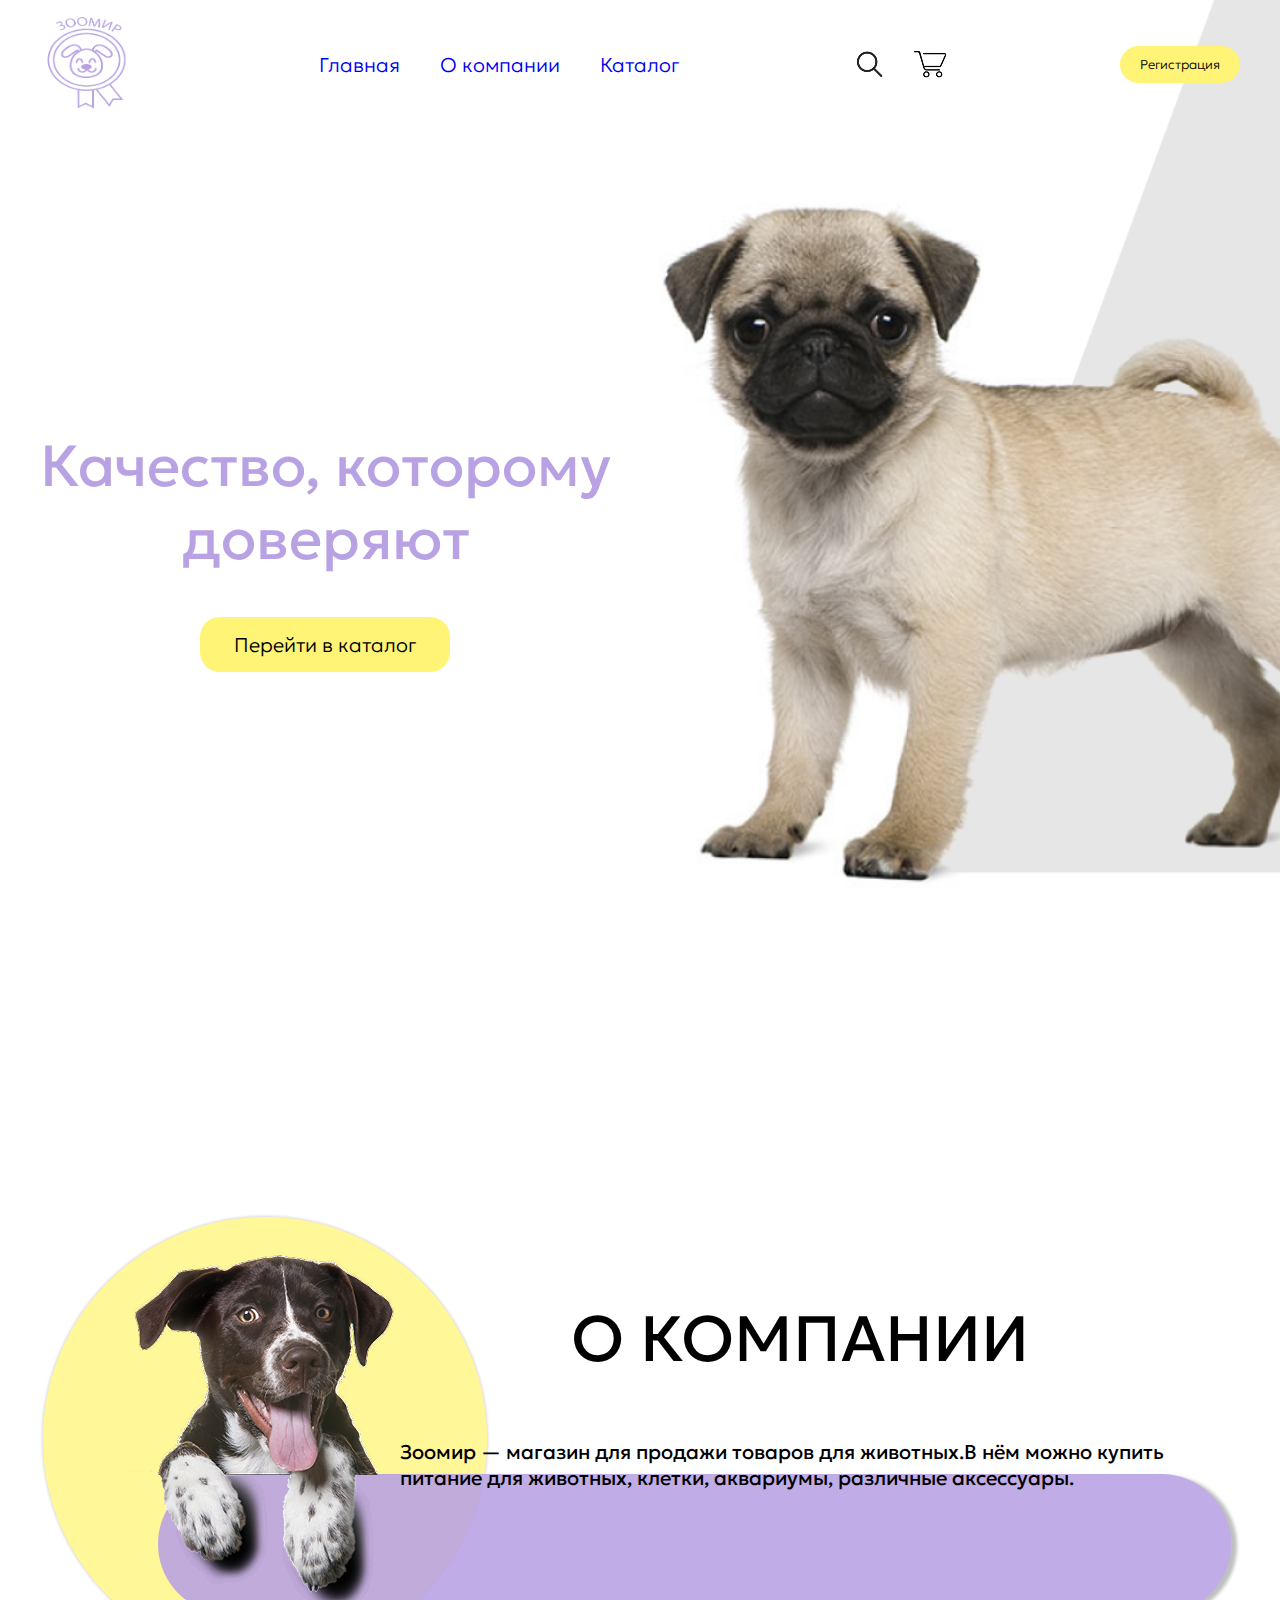
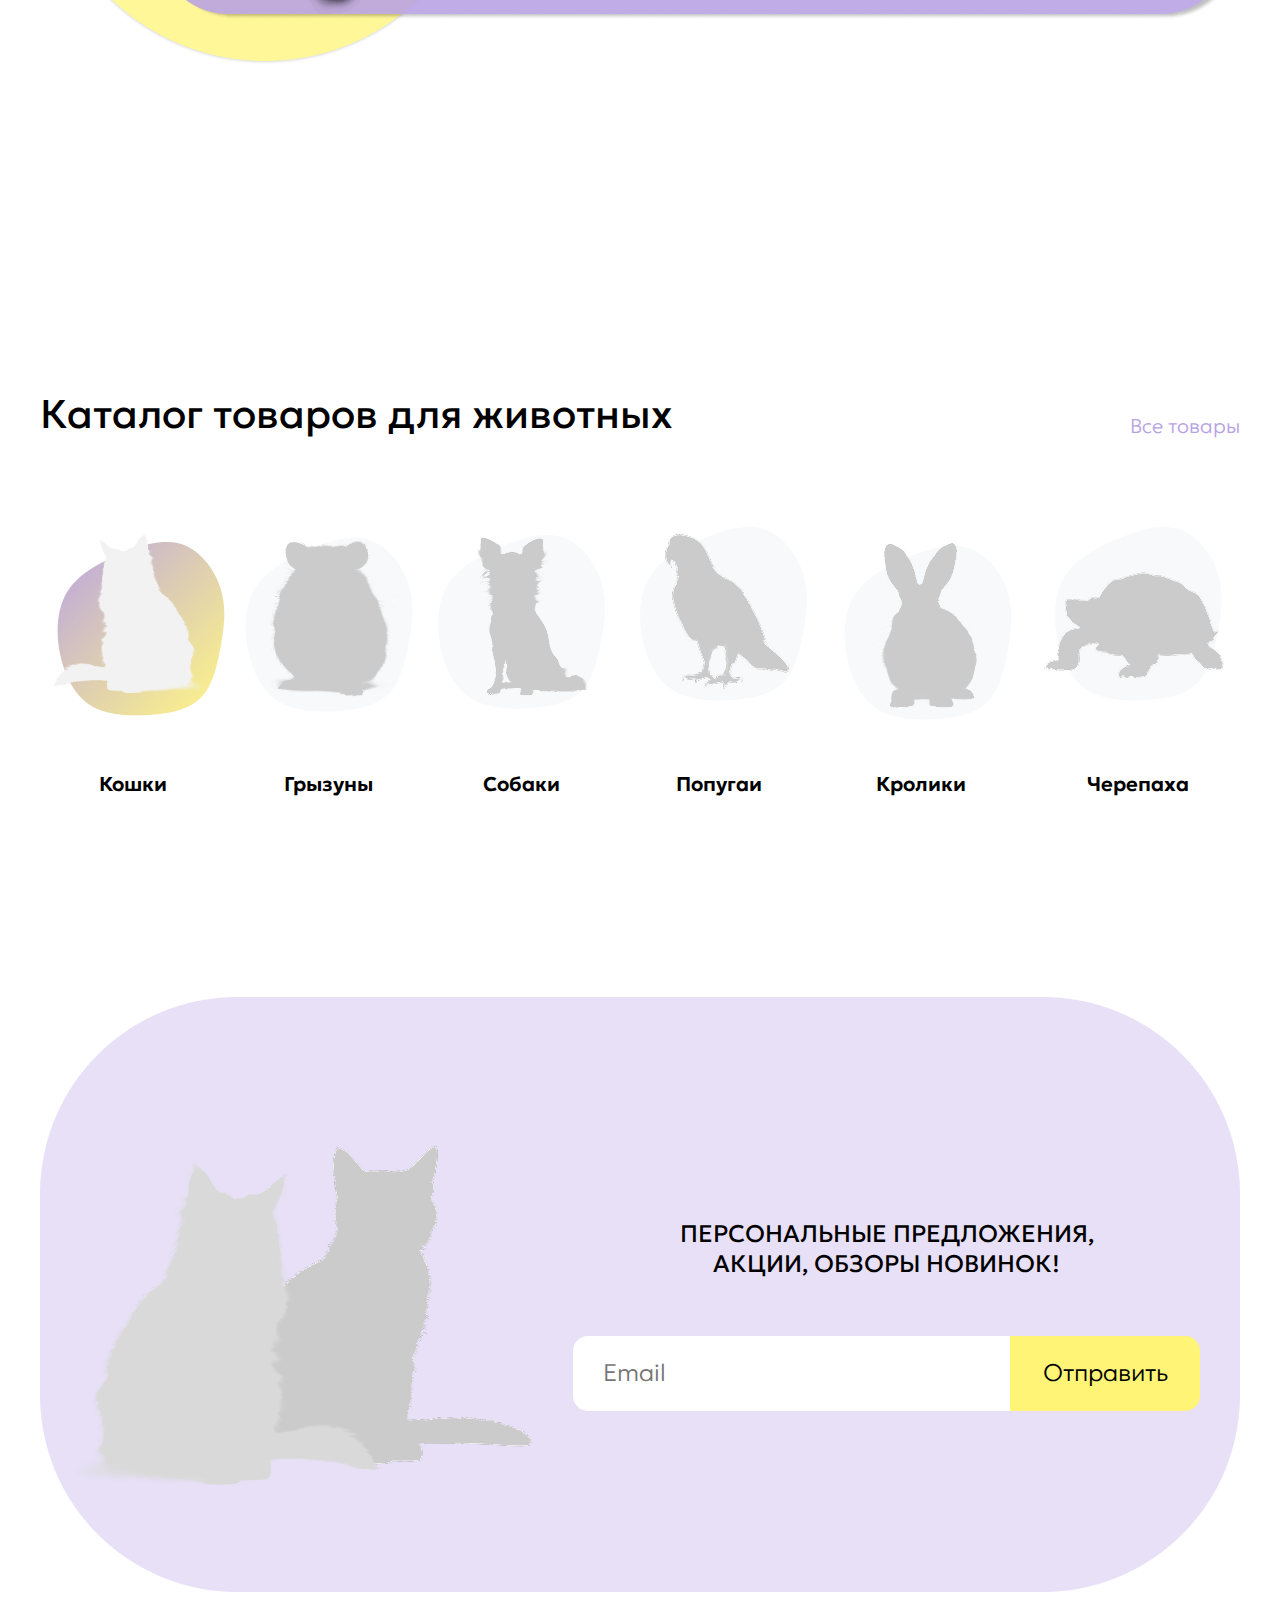
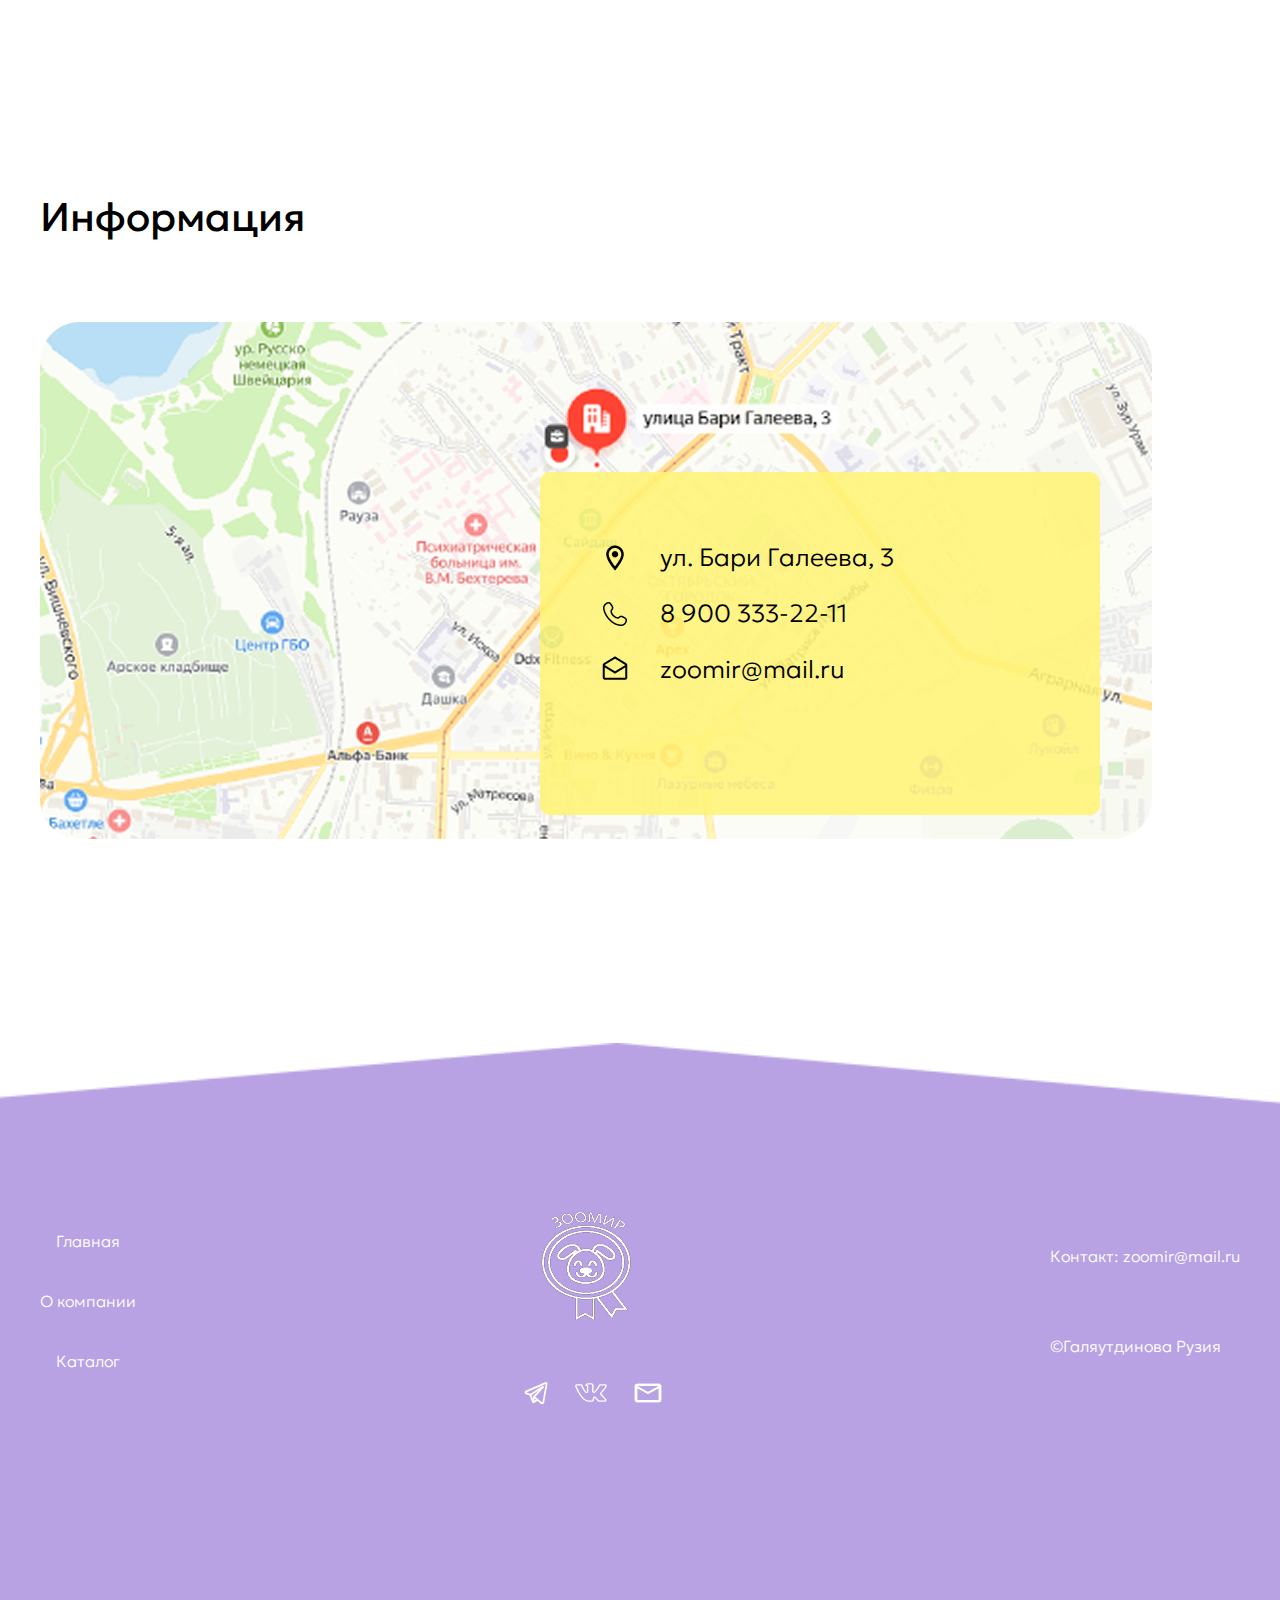
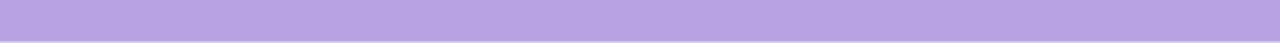
==== index.html @ 3a866507 "zoomir" ====
<!DOCTYPE html>
<html lang="ru">

<head>
    <meta charset="UTF-8">
    <meta name="viewport" content="width=device-width, initial-scale=1.0">
    <title>Zoomir</title>
    <link rel="stylesheet" href="assets/css/style.css">
    <link rel="shortcut icon" href="assets/image/header/logo.png" type="image/x-icon">
</head>

<body>
    <!-- header -->
    <header>
        <div class="header_menu container">
            <div class="logo">
                <img src="assets/image/header/logo.png" alt="">
            </div>
            <nav>
                <a href="index.html">Главная</a>
                <a href="#about">О компании</a>
                <a href="#catalog">Каталог</a>
            </nav>
            <div class="icons">
                <img src="assets/image/header/icon_lupa.png" alt="">
                <img src="assets/image/header/icon_corzina.png" alt="">
            </div>


            <a href="reg.html"><button class="btn_header">Регистрация</button></a>

        </div>
    </header>

    <!-- banner -->
    <div class="banner fon">
        <div class="banner_gl container">
            <h1>Качество, которому <br> доверяют</h1>
            <a href="#catalog"><button class="btn_banner">Перейти в каталог</button></a>
        </div>
    </div>

    <!-- about -->
    <div id="about" class="about">
        <div class="about_gl container mt-140 fon_1">
            <div class="text_p">
                <h2>О компании</h2>
                <p>Зоомир — магазин для продажи товаров для животных.В нём можно купить питание для животных, клетки,
                    аквариумы, различные аксессуары.</p>
            </div>

        </div>
    </div>

    <!-- catalog -->

    <div id="catalog" class="catalog">
        <div class="catalog_gl container mt-140">
            <div class="text">
                <h3>Каталог товаров для животных</h3>
                <a href="catalog.html">Все товары</a>
            </div>

            <div class="animals">
                <div class="container">
                    <div class="animal">
                        <div class="img_animal">
                            <img src="assets/image/catalog/cat.png" alt="">
                        </div>
                        <div class="text_aniamal">
                            <h4>Кошки</h4>
                        </div>
                    </div>

                    <div class="animal">
                        <div class="img_animal">
                            <img src="assets/image/catalog/hamster.png" alt="">
                        </div>
                        <div class="text_aniamal">
                            <h4>Грызуны</h4>
                        </div>
                    </div>


                    <div class="animal">
                        <div class="img_animal">
                            <img src="assets/image/catalog/dog.png" alt="">
                        </div>
                        <div class="text_aniamal">
                            <h4>Собаки</h4>
                        </div>
                    </div>

                    <div class="animal">
                        <div class="img_animal"><img src="assets/image/catalog/parrot.png" alt="">
                        </div>
                        <div class="text_aniamal">
                            <h4>Попугаи</h4>
                        </div>
                    </div>

                    <div class="animal">
                        <div class="img_animal">
                            <img src="assets/image/catalog/rabbit.png" alt="">
                        </div>
                        <div class="text_aniamal">
                            <h4>Кролики</h4>
                        </div>
                    </div>

                    <div class="animal">
                        <div class="img_animal">
                            <img src="assets/image/catalog/turtle.png" alt="">
                        </div>
                        <div class="text_aniamal">
                            <h4>Черепаха</h4>
                        </div>
                    </div>
                </div>
            </div>
        </div>
    </div>

    <!-- mailing -->

    <div class="mailing">
        <div class="container mt-140 fon_2">
            <div class="left">
                <img src="assets/image/mailing/cats.png" alt="">
            </div>
            <div class="right">
                <h2>ПЕРСОНАЛЬНЫЕ ПРЕДЛОЖЕНИЯ, <br> АКЦИИ, ОБЗОРЫ НОВИНОК!</h2>
                <div class="form">
                    <form action="">
                        <input type="text" placeholder="Email">
                    </form>
                    <button class="btn_mailing">Отправить</button>
                </div>

            </div>
        </div>
    </div>

    <!--  info -->
    <div class="info">
        <div class="container mt-140">
            <h2>Информация</h2>
            <div class="info-fon-block">
                <img src="assets/image/info/info.png" alt="">
                <div class="i-block">
                    <div class="i-block-text">
                        <img src="assets/image/info/str.png" alt="">
                        <p>ул. Бари Галеева, 3</p>
                    </div>
                    <div class="i-block-text">
                        <img src="assets/image/info/telephone.png" alt="">
                        <p>8 900 333-22-11</p>
                    </div>
                    <div class="i-block-text">
                        <img src="assets/image/info/email-opened.png" alt="">
                        <p>zoomir@mail.ru</p>
                    </div>
                </div>
            </div>
        </div>
    </div>

    <!-- footer -->
    <footer class="fon_4">
        <div class="footer_gl container mt-140">
            <div class="one">
                <nav>
                    <a href="index.html">Главная</a>
                    <a href="#about">О компании</a>
                    <a href="#catalog">Каталог</a>
                </nav>
            </div>
            <div class="two">
                <img src="assets/image/footer/logofooter.png" alt="">
                <div class="icon_footer">
                    <img src="assets/image/footer/tg.png" alt="">
                    <img src="assets/image/footer/vk.png" alt="">
                    <img src="assets/image/footer/email.png" alt="">
                </div>
            </div>
            <div class="three">
                <p>Контакт: zoomir@mail.ru</p>
                <p>©Галяутдинова Рузия</p>
            </div>
        </div>
    </footer>

</body>

</html>
---- assets/css/style.css ----
* {
    padding: 0;
    margin: 0;
    text-decoration: none;
    list-style: none;
    outline: none;
    scroll-behavior: smooth;
    transition: .5s ease-in-out;
    font-family: 'Geologica';
}

.container {
    margin: 0 auto;
    max-width: 1200px;
}

.mt-140 {
    margin-top: 200px;
}

button {
    cursor: pointer;
}

.btn_header:hover {
    transform: scale(1.1);
}

.btn_banner:hover {
    transform: scale(1.1);
}

@font-face {
    font-family: 'Geologica';
    src: url(../fonts/Geologica_Auto-ExtraLight.ttf);
    font-weight: 400;
}

@font-face {
    font-family: 'Geologica';
    src: url(../fonts/Geologica_Auto-Bold.ttf);
    font-weight: 700;
}

@font-face {
    font-family: 'Geologica';
    src: url(../fonts/Geologica_Auto-Regular.ttf);
    font-weight: 700;
}

@font-face {
    font-family: 'Geologica';
    src: url(../fonts/Geologica_Auto-SemiBold.ttf);
    font-weight: 900;
}

::-webkit-scrollbar {
    width: 0;
}

/* header */
nav a:hover {
    border-bottom-width: 3px;
}

nav {
    font-size: 20px;
    color: #B8A2E3;
    display: flex;
    align-items: center;
    gap: 40px;
}

nav a {
    border-bottom: 0 solid #FFF476;
    transition: 0.2s;
    text-decoration: none;
}

.header_menu {
    display: flex;
    justify-content: space-between;
    align-items: center;
}

.icons {
    display: flex;
    justify-content: space-between;
    align-items: center;
    gap: 27px;
}

.btn_header {
    padding: 10px 20px;
    border-radius: 20px;
    font-size: 13px;
    background-color: #FFF476;
    border: #FFF476;
}

.logo img {
    width: 105px;
    height: 125px;
}


/* banner */
.fon {
    width: 100vw;
    background-size: cover;
    height: calc(100dvh - 0px);
    background-image: url(../image/banner/fon.png);
    background-position: center;
    background-repeat: no-repeat;
    margin-top: -140px;
}

.banner_gl {
    padding-top: 440px;
    display: flex;
    flex-direction: column;
    gap: 42px;
}

h1 {
    font-size: 58px;
    color: #B8A2E3;
    display: flex;
    justify-content: left;
    text-align: center;
}

.btn_banner {
    padding: 14px 25px;
    background-color: #FFF476;
    width: 250px;
    height: 55px;
    border-radius: 20px;
    border: #FFF476;
    font-size: 20px;
    margin-left: 160px;
}

/* about */

.fon_1 {
    width: 100vw;
    height: calc(100dvh - 200px);
    background-image: url(../image/about/about.png);
    background-position: center;
    background-repeat: no-repeat;

    position: relative;
}

.text_p h2 {
    font-size: 64px;
    text-transform: uppercase;
}

.about_gl p {
    width: 800px;
}

.about_gl {
    display: flex;
    align-items: center;
    justify-content: center;
}

.text_p {
    font-size: 20px;
    font-weight: 600;

    position: absolute;
    top: 210px;
    left: 360px;

    display: flex;
    flex-direction: column;
    align-items: center;
    gap: 60px;
}

/* catalog */
.text {
    display: flex;
    justify-content: space-between;
    align-items: end;
}

.text h3 {
    font-size: 40px;
}

.text a {
    font-size: 20px;
    color: #B8A2E3;
}

.animals .container {
    display: flex;
    justify-content: space-between;
    align-items: center;
    padding-top: 87px;
}

.animal {
    display: flex;
    flex-direction: column;
    align-items: center;
    gap: 25px;
}

.text_aniamal h4 {
    font-size: 20px;
    font-weight: 900;
}

.img_animal {
    height: 220px;
}

/* mailing */

.fon_2 {
    width: 1200px;
    height: 555px;
    background-color: #b8a2e355;
    border-radius: 197px;
}

.mailing .container {
    padding-top: 40px;
    display: flex;
    justify-content: space-between;
    align-items: center;
}

.right h2 {
    text-align: center;
}

.right {
    display: flex;
    flex-direction: column;
    gap: 57px;
    padding-right: 40px;
}

.form {
    display: flex;
    align-items: center;
}

.form form input {
    width: 407px;
    height: 75px;
    background-color: white;
    border: white;
    padding-left: 30px;
    font-size: 24px;
    border-bottom-left-radius: 15px;
    border-top-left-radius: 15px;
}


.btn_mailing {
    width: 190px;
    height: 75px;
    background-color: #FFF476;
    border: #FFF476;
    font-size: 24px;
    border-bottom-right-radius: 15px;
    border-top-right-radius: 15px;
}

/* authorization */

.fon_3 {
    width: 914px;
    height: 525px;
    background-color: #FFF476;
    border-radius: 20px;
}

.fon_5 {
    width: 914px;
    height: 990px;
    background-color: #FFF476;
    border-radius: 20px;
}

.authorization_gl form input[type="text"] {
    width: 663px;
    height: 70px;
    background-color: white;
    border: 1px solid rgba(0, 0, 0, 0.138);
    border-radius: 15px;
    font-size: 18px;
    color: rgba(0, 0, 0, 0.195);
    padding-left: 30px;
}

.authorization_gl form {
    padding: 115px 125px 22px 125px;
    display: flex;
    flex-direction: column;
    gap: 22px;
}

.authorization_gl input[type="checkbox"] {
    width: 20px;
    height: 20px;
    background: #D9D9D9;
    border: 1px solid rgba(0, 0, 0, 0.25);
    appearance: none;
    border-radius: 50%;
}

.authorization_gl label {
    display: block;
}

.img_avto {
    display: flex;
    justify-content: right;
    padding-right: 300px;
    margin-bottom: -113px;
}

.authorization_gl p {
    color: rgba(0, 0, 0, 0.195);
    font-size: 16px;
}

.p-auto {
    color: rgba(0, 0, 0, 0.195);
    font-size: 16px;
    padding-left: 125px;
}

.img_avto h2 {

    font-size: 51px;
    padding-top: 100px;
    padding-right: 50px;
    color: #B8A2E3;
}

.checkbox-block {
    display: flex;
    align-items: center;
    gap: 5px;
}

.checkbox-block a {
    color: rgba(0, 0, 0, 0.325);
    font-size: 16px;
}

.btn_avto {
    margin-top: 22px;
    display: flex;
    width: 663px;
    height: 70px;
    background-color: #B8A2E3;
    color: white;
    border: #B8A2E3;
    text-align: center;
    font-size: 20px;
    border-radius: 15px;
    margin-left: 125px;
    padding-top: 23px;
    justify-content: center;
}

.text-reg {
    display: flex;
    justify-content: center;
    align-items: center;
    padding-top: 50px;
}

.text-reg p {
    font-size: 18px;
}

.text-reg a {
    color: #B8A2E3;
}

/* info */

.info-fon-block {
    position: relative;
}

.i-block {
    position: absolute;
    width: 500px;
    height: 273px;

    background-color: #fff476e0;
    border-radius: 10px;
    top: 150px;
    left: 500px;
    z-index: 3;

    padding: 70px 0 0 60px;
    display: flex;
    flex-direction: column;
    gap: 25px;
}

.info .container h2 {
    font-size: 40px;
    font-weight: 600;
    padding-bottom: 80px;
}

.i-block-text {
    display: flex;
    align-items: center;
    gap: 30px;
}

.i-block-text p {
    font-size: 25px;
}

/* footer */

.fon_4 {
    width: 100%;
    height: calc(100vh - 300px);
    background-image: url(../image/footer/footer.png);
    background-position: center;
    background-repeat: no-repeat;
    background-size: cover;
}

.footer_gl {
    display: flex;
    align-items: center;
    justify-content: space-between;
    padding-top: 150px;
}

.two {
    display: flex;
    flex-direction: column;
    align-items: center;
    gap: 40px;
}

.icon_footer {
    display: flex;
    justify-content: space-between;
    gap: 25px;
    align-items: center;
}

.one nav {
    display: flex;
    flex-direction: column;
    color: white;
    text-align: left;
}

.one nav a {
    color: white;
    font-size: 16px;
}

.three {
    display: flex;
    flex-direction: column;
    gap: 70px;
}

.three p {
    color: white;
    font-size: 16px;
}

/* catalog2 */

.card {
    width: 272px;
    height: 322px;
    box-shadow: 0 4px 15px rgba(0, 0, 0, 0.319);
    text-align: center;
    padding-top: 15px;
    border-radius: 15px;
    margin-bottom: 40px;
}

.heat {
    padding-left: 180px;
}

.cards {
    display: flex;
    justify-content: space-between;
    align-items: center;
    padding-top: 40px;
    flex-wrap: wrap;
}

.catalog2 .container h2 {
    font-size: 65px;
    display: flex;
    text-align: center;
    padding-left: 450px;
    color: #B8A2E3;
}

.catalog2 .container button {
    border: white;
    background-color: white;
    font-size: 24px;
    color: #B8A2E3;
}

.text-catalog h5 {
    font-size: 20px;
}

.text-catalog p {
    font-size: 10px;
    padding: 0 40px 0 40px;
    align-items: center;
    display: flex;
    justify-content: center;
    height: 24px;
}

.dop-img-block {
    height: 192px;
}

h6 {
    font-size: 22px;
    color: #B8A2E3;
    padding-top: 10px;
}

/* tovar */

.tovar .container {
    display: flex;
    justify-content: space-between;
    gap: 45px;
}

.tovar {
    margin-top: 100px;
}

.right-tovar {
    display: flex;
    flex-direction: column;
    gap: 10px;
    padding-top: 30px;
}

.verh-tovar {
    display: flex;
    flex-direction: column;
    gap: 30px;
}

.verh-tovar p {
    font-size: 30px;
}

.star-tovar {
    display: flex;
    gap: 10px;
}

.star-tovar p {
    font-size: 20px;
    padding-left: 20px;
}

.niz-tovar {
    display: flex;
    width: 466px;
    height: 348px;
    justify-content: space-between;
    gap: 20px;
    padding-top: 30px;
}

.korzina {
    padding-top: 25px;
    display: flex;
    justify-content: space-between;
    align-items: center;
    gap: 20px;
}

.ves {
    display: flex;
    justify-content: space-between;
    gap: 20px;
}

.price {
    display: flex;
    flex-direction: column;

    gap: 20px;

    width: 466px;
    height: 348px;

    box-shadow: 0 4px 10px rgba(0, 0, 0, 0.319);
    border-radius: 20px;
    padding: 25px 30px;
}

.price h4 {
    font-size: 48px;
    padding-left: 38px;
}

.ves button {
    width: 100px;
    height: 55px;
    border-radius: 20px;
    background-color: white;
    border: 1px solid #D9D9D9;
    font-size: 20px;
}


.hr {
    background-color: #D9D9D9;
}

.btn-1 {
    width: 71px;
    height: 54px;
    font-size: 46px;
    background-color: white;
    border: 1px solid #D9D9D9;
    font-weight: 700;
    border-radius: 15px;
    padding-top: 6px;
}

.k {
    width: 135px;
    height: 50px;
    font-size: 20px;
    background-color: #FFF476;
    border: #FFF476;
    border-radius: 15px;
}

.one-1 {
    width: 71px;
    height: 54px;
    font-size: 35px;
    background-color: white;
    border: 3px solid #B8A2E3;
    border-radius: 15px;
}

.kupit {
    width: 404px;
    height: 65px;
    font-size: 25px;
    background-color: #d1c0f4;
    border: #B8A2E3;
    border-radius: 15px;
    margin-top: 53px;
}
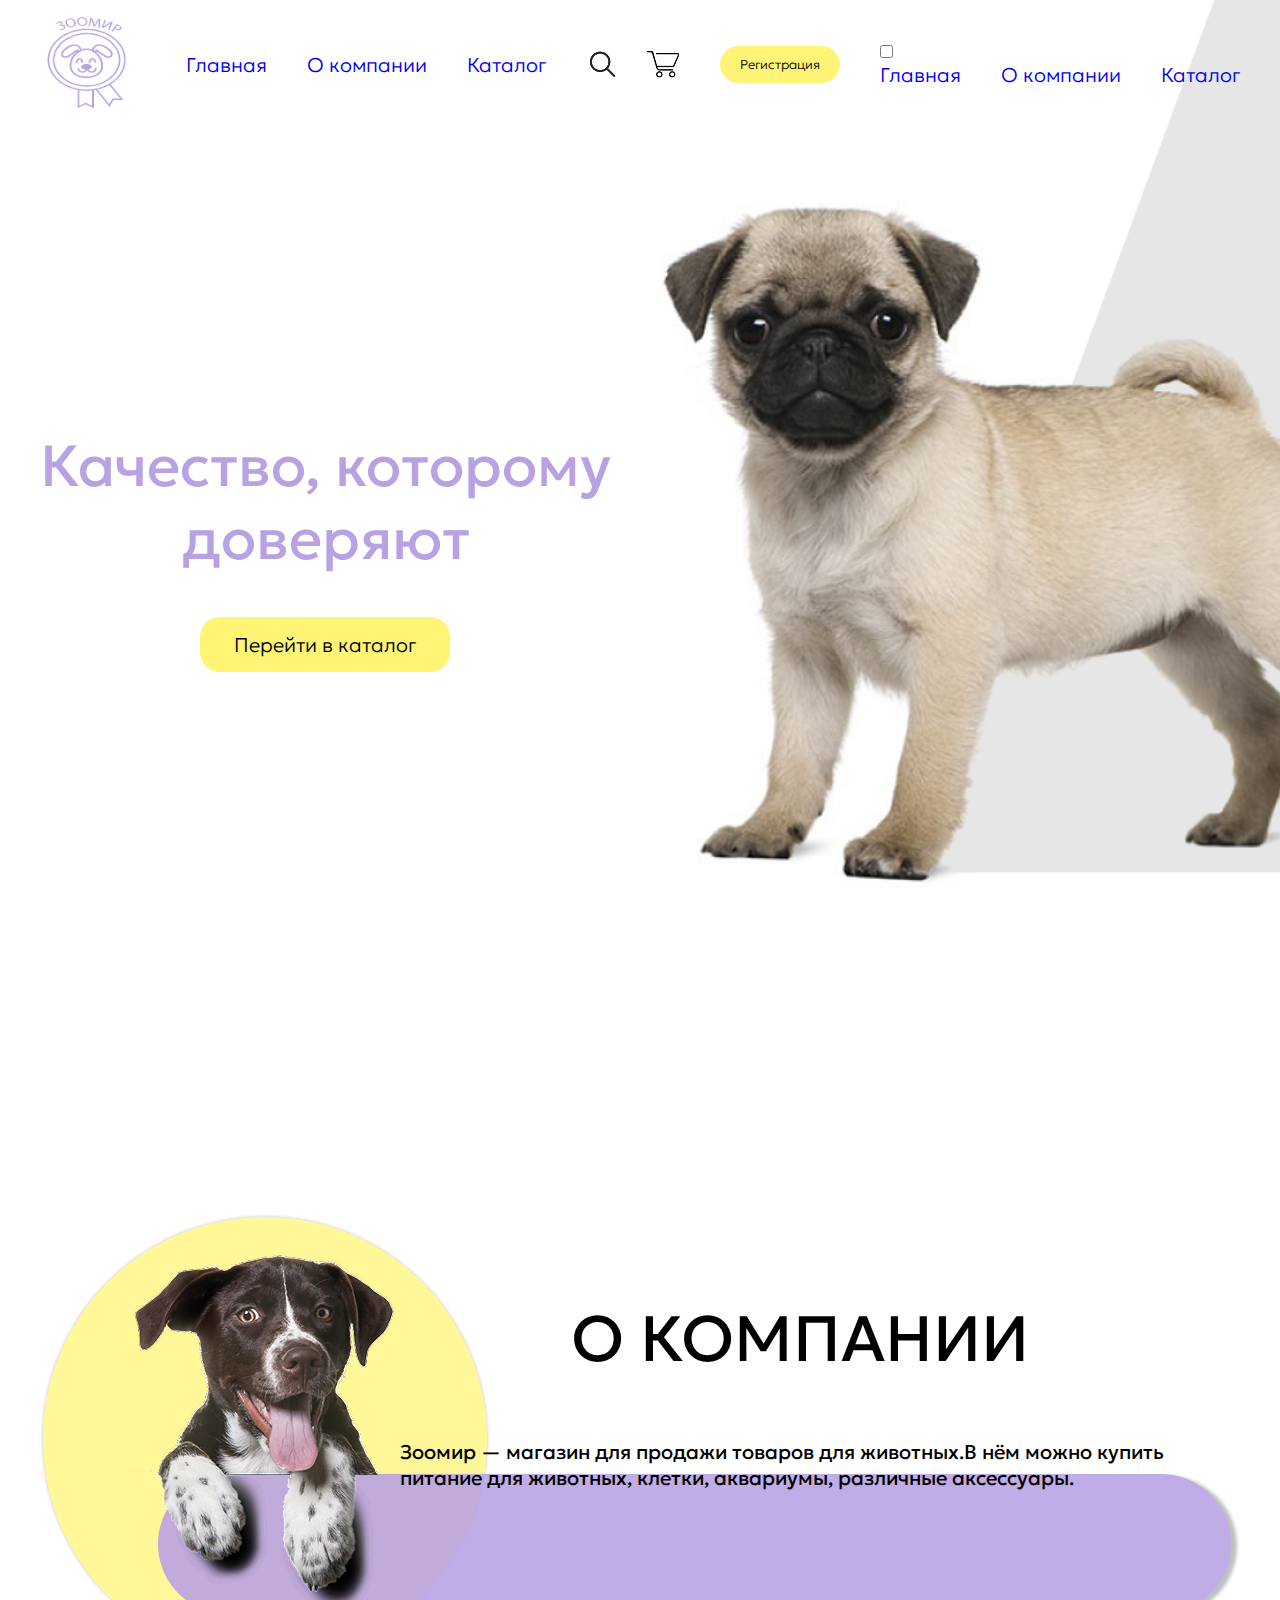
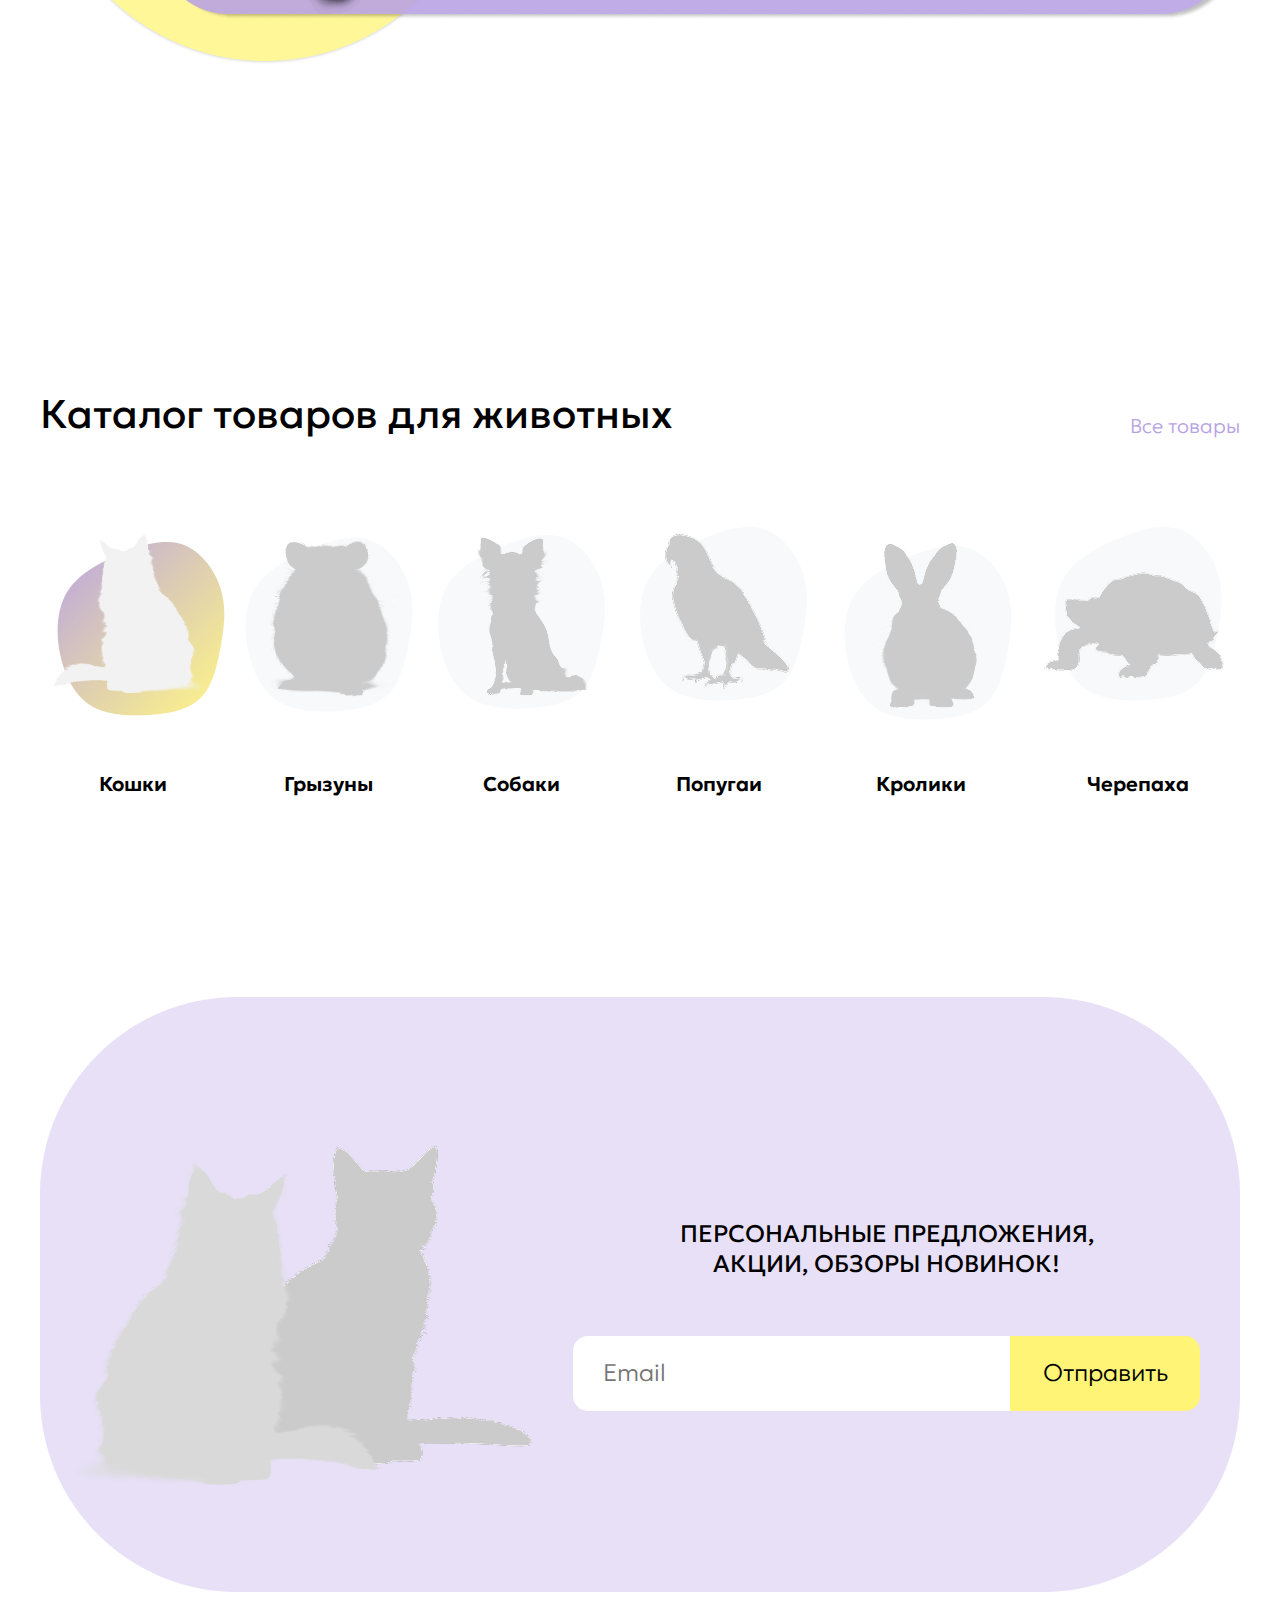
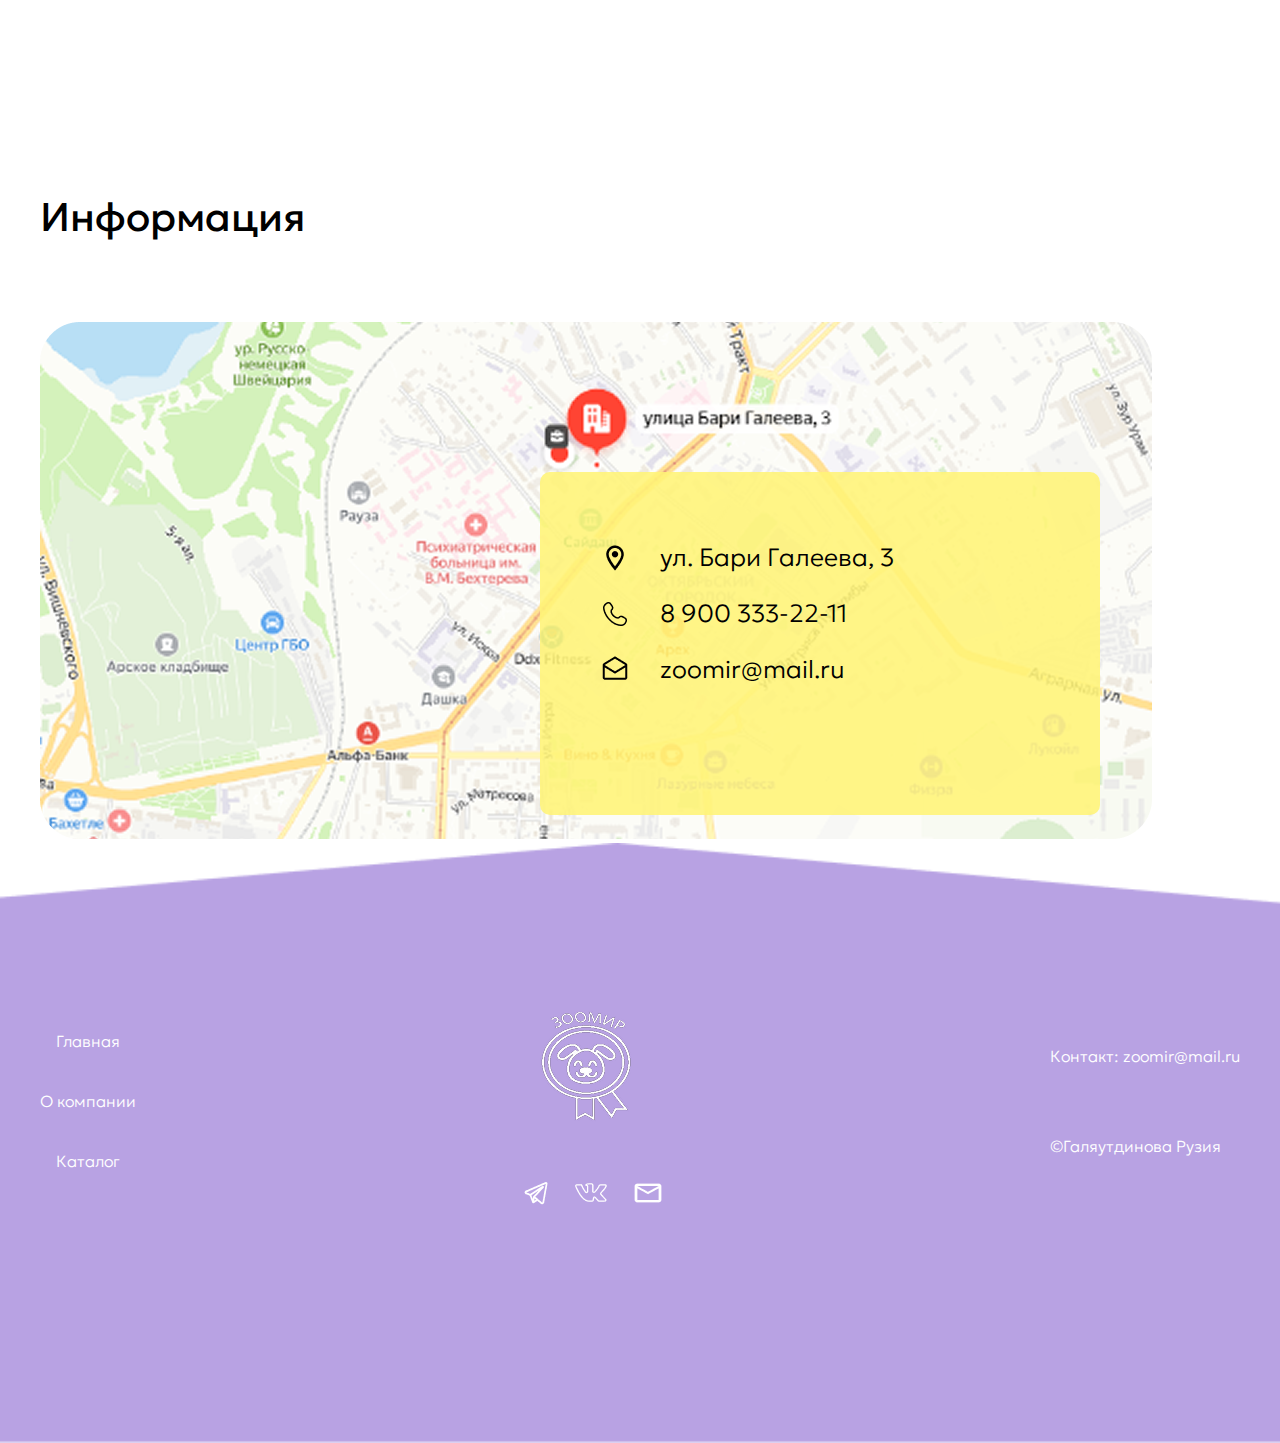
==== commit 3c5a6ebf: "Add files via upload" ====
--- a/index.html
+++ b/index.html
@@ -1,195 +1,207 @@
-<!DOCTYPE html>
-<html lang="ru">
-
-<head>
-    <meta charset="UTF-8">
-    <meta name="viewport" content="width=device-width, initial-scale=1.0">
-    <title>Zoomir</title>
-    <link rel="stylesheet" href="assets/css/style.css">
-    <link rel="shortcut icon" href="assets/image/header/logo.png" type="image/x-icon">
-</head>
-
-<body>
-    <!-- header -->
-    <header>
-        <div class="header_menu container">
-            <div class="logo">
-                <img src="assets/image/header/logo.png" alt="">
-            </div>
-            <nav>
-                <a href="index.html">Главная</a>
-                <a href="#about">О компании</a>
-                <a href="#catalog">Каталог</a>
-            </nav>
-            <div class="icons">
-                <img src="assets/image/header/icon_lupa.png" alt="">
-                <img src="assets/image/header/icon_corzina.png" alt="">
-            </div>
-
-
-            <a href="reg.html"><button class="btn_header">Регистрация</button></a>
-
-        </div>
-    </header>
-
-    <!-- banner -->
-    <div class="banner fon">
-        <div class="banner_gl container">
-            <h1>Качество, которому <br> доверяют</h1>
-            <a href="#catalog"><button class="btn_banner">Перейти в каталог</button></a>
-        </div>
-    </div>
-
-    <!-- about -->
-    <div id="about" class="about">
-        <div class="about_gl container mt-140 fon_1">
-            <div class="text_p">
-                <h2>О компании</h2>
-                <p>Зоомир — магазин для продажи товаров для животных.В нём можно купить питание для животных, клетки,
-                    аквариумы, различные аксессуары.</p>
-            </div>
-
-        </div>
-    </div>
-
-    <!-- catalog -->
-
-    <div id="catalog" class="catalog">
-        <div class="catalog_gl container mt-140">
-            <div class="text">
-                <h3>Каталог товаров для животных</h3>
-                <a href="catalog.html">Все товары</a>
-            </div>
-
-            <div class="animals">
-                <div class="container">
-                    <div class="animal">
-                        <div class="img_animal">
-                            <img src="assets/image/catalog/cat.png" alt="">
-                        </div>
-                        <div class="text_aniamal">
-                            <h4>Кошки</h4>
-                        </div>
-                    </div>
-
-                    <div class="animal">
-                        <div class="img_animal">
-                            <img src="assets/image/catalog/hamster.png" alt="">
-                        </div>
-                        <div class="text_aniamal">
-                            <h4>Грызуны</h4>
-                        </div>
-                    </div>
-
-
-                    <div class="animal">
-                        <div class="img_animal">
-                            <img src="assets/image/catalog/dog.png" alt="">
-                        </div>
-                        <div class="text_aniamal">
-                            <h4>Собаки</h4>
-                        </div>
-                    </div>
-
-                    <div class="animal">
-                        <div class="img_animal"><img src="assets/image/catalog/parrot.png" alt="">
-                        </div>
-                        <div class="text_aniamal">
-                            <h4>Попугаи</h4>
-                        </div>
-                    </div>
-
-                    <div class="animal">
-                        <div class="img_animal">
-                            <img src="assets/image/catalog/rabbit.png" alt="">
-                        </div>
-                        <div class="text_aniamal">
-                            <h4>Кролики</h4>
-                        </div>
-                    </div>
-
-                    <div class="animal">
-                        <div class="img_animal">
-                            <img src="assets/image/catalog/turtle.png" alt="">
-                        </div>
-                        <div class="text_aniamal">
-                            <h4>Черепаха</h4>
-                        </div>
-                    </div>
-                </div>
-            </div>
-        </div>
-    </div>
-
-    <!-- mailing -->
-
-    <div class="mailing">
-        <div class="container mt-140 fon_2">
-            <div class="left">
-                <img src="assets/image/mailing/cats.png" alt="">
-            </div>
-            <div class="right">
-                <h2>ПЕРСОНАЛЬНЫЕ ПРЕДЛОЖЕНИЯ, <br> АКЦИИ, ОБЗОРЫ НОВИНОК!</h2>
-                <div class="form">
-                    <form action="">
-                        <input type="text" placeholder="Email">
-                    </form>
-                    <button class="btn_mailing">Отправить</button>
-                </div>
-
-            </div>
-        </div>
-    </div>
-
-    <!--  info -->
-    <div class="info">
-        <div class="container mt-140">
-            <h2>Информация</h2>
-            <div class="info-fon-block">
-                <img src="assets/image/info/info.png" alt="">
-                <div class="i-block">
-                    <div class="i-block-text">
-                        <img src="assets/image/info/str.png" alt="">
-                        <p>ул. Бари Галеева, 3</p>
-                    </div>
-                    <div class="i-block-text">
-                        <img src="assets/image/info/telephone.png" alt="">
-                        <p>8 900 333-22-11</p>
-                    </div>
-                    <div class="i-block-text">
-                        <img src="assets/image/info/email-opened.png" alt="">
-                        <p>zoomir@mail.ru</p>
-                    </div>
-                </div>
-            </div>
-        </div>
-    </div>
-
-    <!-- footer -->
-    <footer class="fon_4">
-        <div class="footer_gl container mt-140">
-            <div class="one">
-                <nav>
-                    <a href="index.html">Главная</a>
-                    <a href="#about">О компании</a>
-                    <a href="#catalog">Каталог</a>
-                </nav>
-            </div>
-            <div class="two">
-                <img src="assets/image/footer/logofooter.png" alt="">
-                <div class="icon_footer">
-                    <img src="assets/image/footer/tg.png" alt="">
-                    <img src="assets/image/footer/vk.png" alt="">
-                    <img src="assets/image/footer/email.png" alt="">
-                </div>
-            </div>
-            <div class="three">
-                <p>Контакт: zoomir@mail.ru</p>
-                <p>©Галяутдинова Рузия</p>
-            </div>
-        </div>
-    </footer>
-
-</body>
-
+<!DOCTYPE html>
+<html lang="ru">
+
+<head>
+    <meta charset="UTF-8">
+    <meta name="viewport" content="width=device-width, initial-scale=1.0">
+    <title>Zoomir</title>
+    <link rel="stylesheet" href="assets/css/style.css">
+    <link rel="shortcut icon" href="assets/image/header/logo.png" type="image/x-icon">
+</head>
+
+<body>
+    <!-- header -->
+    <header>
+
+        <div class="header_menu container">
+            <div class="logo">
+                <img src="assets/image/header/logo.png" alt="">
+            </div>
+            <nav>
+                <a href="index.html">Главная</a>
+                <a href="#about">О компании</a>
+                <a href="#catalog">Каталог</a>
+            </nav>
+            <div class="icons">
+                <img src="assets/image/header/icon_lupa.png" alt="">
+                <img src="assets/image/header/icon_corzina.png" alt="">
+            </div>
+
+            <a href="reg.html"><button class="btn_header">Регистрация</button></a>
+
+            <div class="burger">
+                <input type="checkbox" id="burger">
+                <label for="burger">
+                    <span></span>
+                </label>
+                <nav>
+                    <a href="#">Главная</a>
+                    <a href="#">О компании</a>
+                    <a href="#">Каталог</a>
+                </nav>
+            </div>
+
+        </div>
+    </header>
+
+    <!-- banner -->
+    <div class="banner fon">
+        <div class="banner_gl container">
+            <h1>Качество, которому <br> доверяют</h1>
+            <a href="#catalog"><button class="btn_banner">Перейти в каталог</button></a>
+        </div>
+    </div>
+
+    <!-- about -->
+    <div id="about" class="about">
+        <div class="about_gl container mt-140 fon_1">
+            <div class="text_p">
+                <h2>О компании</h2>
+                <p>Зоомир — магазин для продажи товаров для животных.В нём можно купить питание для животных, клетки,
+                    аквариумы, различные аксессуары.</p>
+            </div>
+
+        </div>
+    </div>
+
+    <!-- catalog -->
+
+    <div id="catalog" class="catalog">
+        <div class="catalog_gl container mt-140">
+            <div class="text">
+                <h3>Каталог товаров для животных</h3>
+                <a href="catalog.html">Все товары</a>
+            </div>
+
+            <div class="animals">
+                <div class="container">
+                    <div class="animal">
+                        <div class="img_animal">
+                            <img src="assets/image/catalog/cat.png" alt="">
+                        </div>
+                        <div class="text_aniamal">
+                            <h4>Кошки</h4>
+                        </div>
+                    </div>
+
+                    <div class="animal">
+                        <div class="img_animal">
+                            <img src="assets/image/catalog/hamster.png" alt="">
+                        </div>
+                        <div class="text_aniamal">
+                            <h4>Грызуны</h4>
+                        </div>
+                    </div>
+
+
+                    <div class="animal">
+                        <div class="img_animal">
+                            <img src="assets/image/catalog/dog.png" alt="">
+                        </div>
+                        <div class="text_aniamal">
+                            <h4>Собаки</h4>
+                        </div>
+                    </div>
+
+                    <div class="animal">
+                        <div class="img_animal"><img src="assets/image/catalog/parrot.png" alt="">
+                        </div>
+                        <div class="text_aniamal">
+                            <h4>Попугаи</h4>
+                        </div>
+                    </div>
+
+                    <div class="animal">
+                        <div class="img_animal">
+                            <img src="assets/image/catalog/rabbit.png" alt="">
+                        </div>
+                        <div class="text_aniamal">
+                            <h4>Кролики</h4>
+                        </div>
+                    </div>
+
+                    <div class="animal">
+                        <div class="img_animal">
+                            <img src="assets/image/catalog/turtle.png" alt="">
+                        </div>
+                        <div class="text_aniamal">
+                            <h4>Черепаха</h4>
+                        </div>
+                    </div>
+                </div>
+            </div>
+        </div>
+    </div>
+
+    <!-- mailing -->
+
+    <div class="mailing">
+        <div class="container mt-140 fon_2">
+            <div class="left">
+                <img src="assets/image/mailing/cats.png" alt="">
+            </div>
+            <div class="right">
+                <h2>ПЕРСОНАЛЬНЫЕ ПРЕДЛОЖЕНИЯ, <br> АКЦИИ, ОБЗОРЫ НОВИНОК!</h2>
+                <div class="form">
+                    <form action="">
+                        <input type="text" placeholder="Email">
+                    </form>
+                    <button class="btn_mailing">Отправить</button>
+                </div>
+
+            </div>
+        </div>
+    </div>
+
+    <!--  info -->
+    <div class="info">
+        <div class="container mt-140">
+            <h2>Информация</h2>
+            <div class="info-fon-block">
+                <img src="assets/image/info/info.png" alt="">
+                <div class="i-block">
+                    <div class="i-block-text">
+                        <img src="assets/image/info/str.png" alt="">
+                        <p>ул. Бари Галеева, 3</p>
+                    </div>
+                    <div class="i-block-text">
+                        <img src="assets/image/info/telephone.png" alt="">
+                        <p>8 900 333-22-11</p>
+                    </div>
+                    <div class="i-block-text">
+                        <img src="assets/image/info/email-opened.png" alt="">
+                        <p>zoomir@mail.ru</p>
+                    </div>
+                </div>
+            </div>
+        </div>
+    </div>
+
+    <!-- footer -->
+    <footer class="fon_4">
+        <div class="footer_gl container">
+            <div class="one">
+                <nav>
+                    <a href="index.html">Главная</a>
+                    <a href="#about">О компании</a>
+                    <a href="#catalog">Каталог</a>
+                </nav>
+            </div>
+            <div class="two">
+                <img src="assets/image/footer/logofooter.png" alt="">
+                <div class="icon_footer">
+                    <img src="assets/image/footer/tg.png" alt="">
+                    <img src="assets/image/footer/vk.png" alt="">
+                    <img src="assets/image/footer/email.png" alt="">
+                </div>
+            </div>
+            <div class="three">
+                <p>Контакт: zoomir@mail.ru</p>
+                <p>©Галяутдинова Рузия</p>
+            </div>
+        </div>
+    </footer>
+
+</body>
+
 </html>